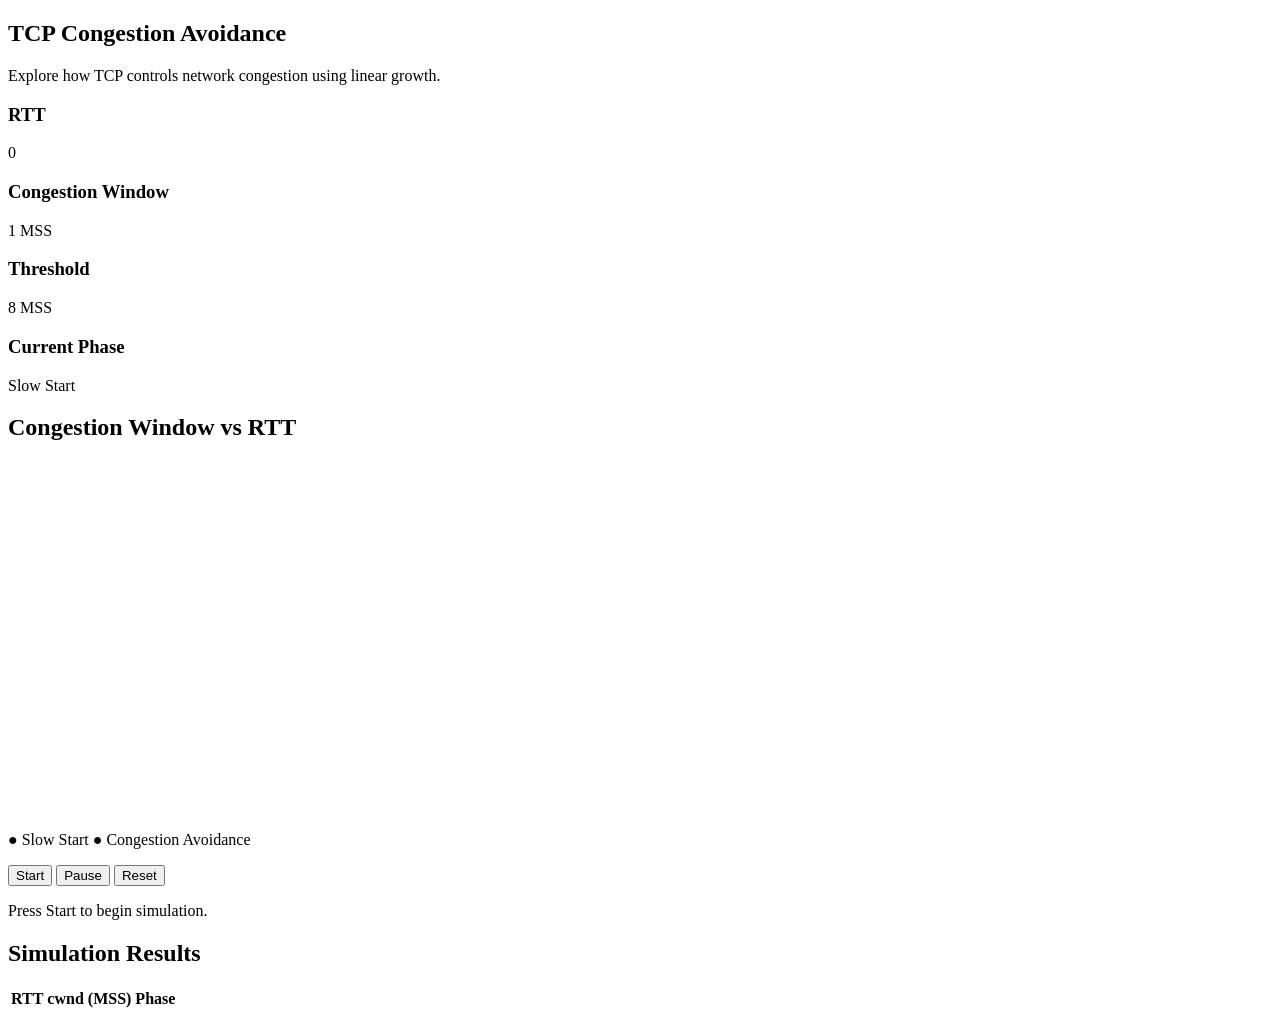
==== congestion-avoidance.html @ 030cb124 "Create congestion-avoidance.html" ====
<!DOCTYPE html>
<html lang="en">
<head>
    <meta charset="UTF-8">
    <meta name="viewport" content="width=device-width, initial-scale=1.0">
    <title>TCP Congestion Avoidance</title>
    <link rel="stylesheet" href="congestion-avoidance.css">
</head>
<body>

<section id="congestion-avoidance">

    <h1>TCP Congestion Avoidance</h1>

    <p>Explore how TCP controls network congestion using linear growth.</p>

    <div class="ca-stats">
        <div class="ca-card">
            <h3>RTT</h3>
            <p id="ca-rtt">0</p>
        </div>

        <div class="ca-card">
            <h3>Congestion Window</h3>
            <p id="ca-cwnd">1 MSS</p>
        </div>

        <div class="ca-card">
            <h3>Threshold</h3>
            <p id="ca-threshold">8 MSS</p>
        </div>

        <div class="ca-card">
            <h3>Current Phase</h3>
            <p id="ca-phase">Slow Start</p>
        </div>
    </div>

    <div class="ca-graph">
        <h2>Congestion Window vs RTT</h2>
        <canvas id="ca-graph" height="350"></canvas>

        <p>
            <span class="blue">● Slow Start</span>
            <span class="green">● Congestion Avoidance</span>
        </p>
    </div>

    <div class="ca-controls">
        <button id="ca-start">Start</button>
        <button id="ca-pause">Pause</button>
        <button id="ca-reset">Reset</button>
    </div>

    <p id="ca-status">Press Start to begin simulation.</p>

    <h2>Simulation Results</h2>

    <table>
        <thead>
            <tr>
                <th>RTT</th>
                <th>cwnd (MSS)</th>
                <th>Phase</th>
            </tr>
        </thead>
        <tbody id="ca-table-body"></tbody>
    </table>

</section>

<script src="congestion-avoidance.js"></script>
</body>
</html>
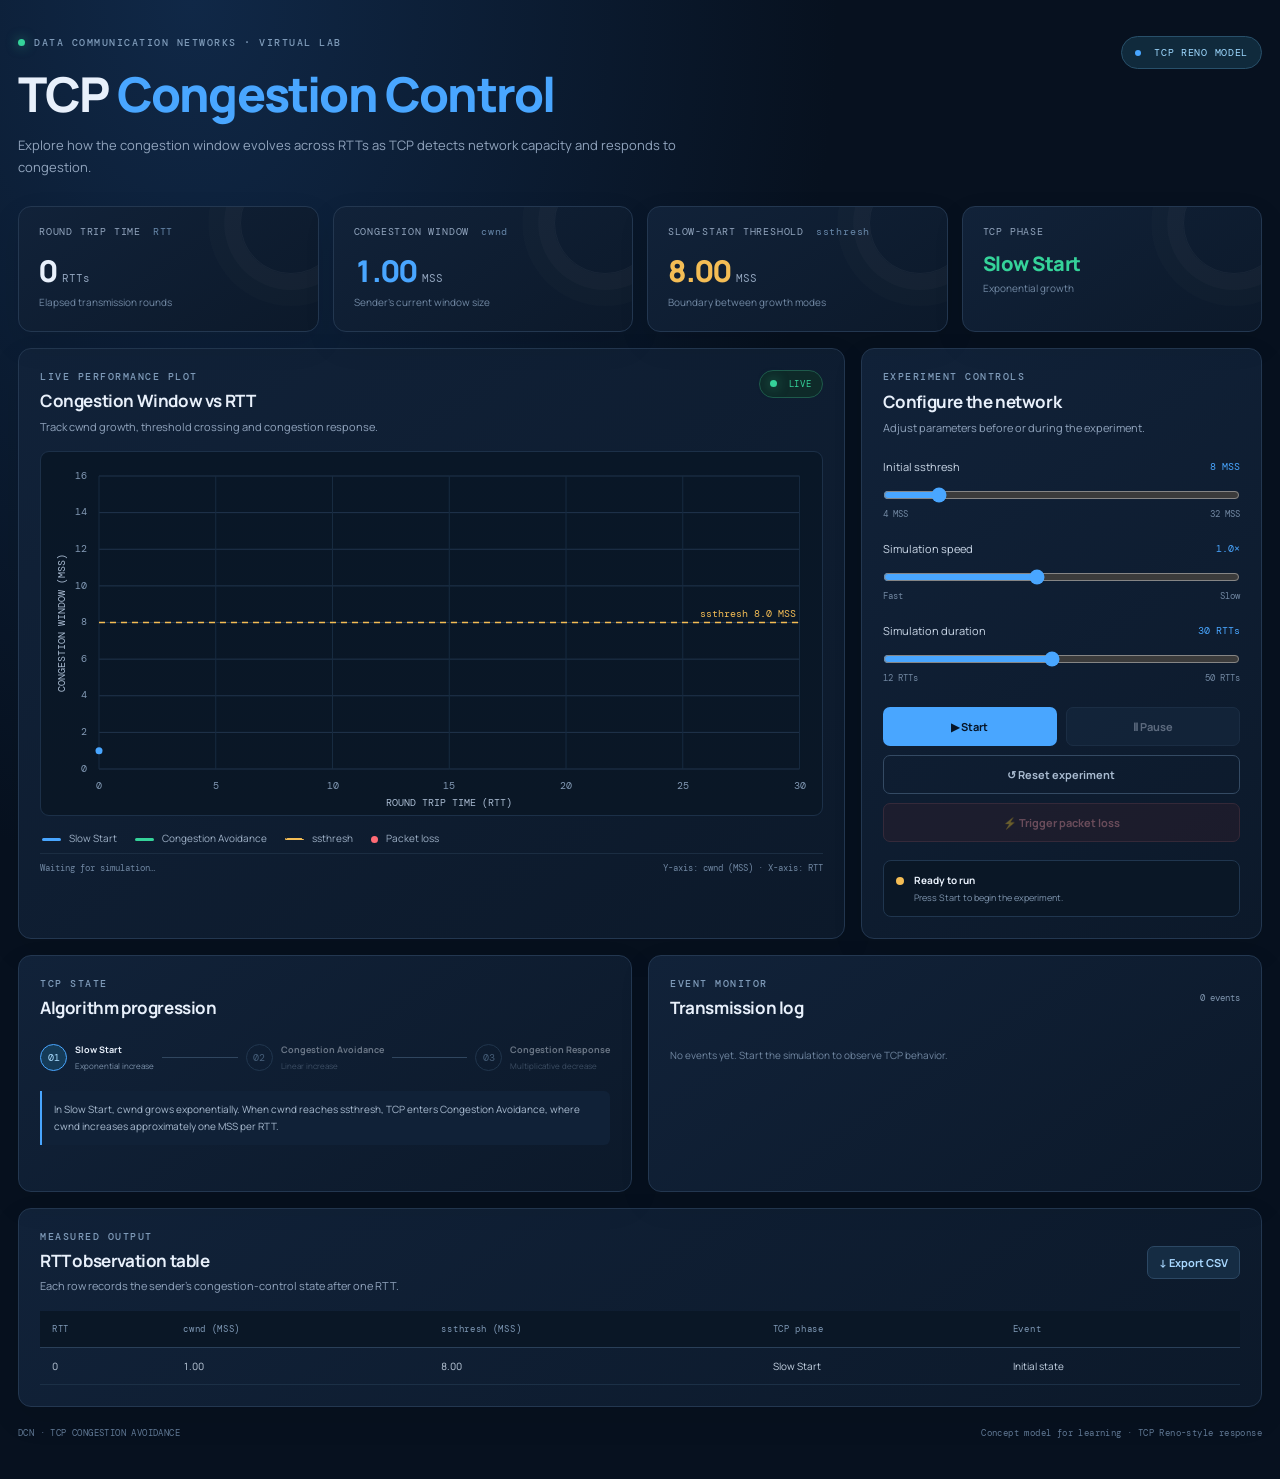
==== commit 77d7f4a6: "Update congestion-avoidance.html" ====
--- a/congestion-avoidance.html
+++ b/congestion-avoidance.html
@@ -1,74 +1,274 @@
+
 <!DOCTYPE html>
 <html lang="en">
 <head>
-    <meta charset="UTF-8">
-    <meta name="viewport" content="width=device-width, initial-scale=1.0">
-    <title>TCP Congestion Avoidance</title>
-    <link rel="stylesheet" href="congestion-avoidance.css">
+  <meta charset="UTF-8">
+  <meta name="viewport" content="width=device-width, initial-scale=1.0">
+  <title>TCP Congestion Avoidance | Virtual Lab</title>
+  <link rel="stylesheet" href="congestion-avoidance.css">
 </head>
+
 <body>
-
-<section id="congestion-avoidance">
-
-    <h1>TCP Congestion Avoidance</h1>
-
-    <p>Explore how TCP controls network congestion using linear growth.</p>
-
-    <div class="ca-stats">
-        <div class="ca-card">
-            <h3>RTT</h3>
-            <p id="ca-rtt">0</p>
-        </div>
-
-        <div class="ca-card">
-            <h3>Congestion Window</h3>
-            <p id="ca-cwnd">1 MSS</p>
-        </div>
-
-        <div class="ca-card">
-            <h3>Threshold</h3>
-            <p id="ca-threshold">8 MSS</p>
-        </div>
-
-        <div class="ca-card">
-            <h3>Current Phase</h3>
-            <p id="ca-phase">Slow Start</p>
-        </div>
-    </div>
-
-    <div class="ca-graph">
-        <h2>Congestion Window vs RTT</h2>
-        <canvas id="ca-graph" height="350"></canvas>
-
-        <p>
-            <span class="blue">● Slow Start</span>
-            <span class="green">● Congestion Avoidance</span>
+  <main class="lab-shell" id="congestion-avoidance">
+
+    <header class="hero">
+      <div>
+        <div class="eyebrow">
+          <span class="pulse-dot"></span>
+          DATA COMMUNICATION NETWORKS · VIRTUAL LAB
+        </div>
+        <h1>TCP <span>Congestion Control</span></h1>
+        <p class="hero-copy">
+          Explore how the congestion window evolves across RTTs as TCP
+          detects network capacity and responds to congestion.
         </p>
-    </div>
-
-    <div class="ca-controls">
-        <button id="ca-start">Start</button>
-        <button id="ca-pause">Pause</button>
-        <button id="ca-reset">Reset</button>
-    </div>
-
-    <p id="ca-status">Press Start to begin simulation.</p>
-
-    <h2>Simulation Results</h2>
-
-    <table>
-        <thead>
+      </div>
+      <div class="protocol-chip">
+        <span class="chip-dot"></span> TCP RENO MODEL
+      </div>
+    </header>
+
+    <!-- LIVE METRICS -->
+    <section class="metric-grid">
+      <article class="metric-card">
+        <div class="metric-label">ROUND TRIP TIME <span>RTT</span></div>
+        <div class="metric-value" id="ca-rtt">0 <small>RTTs</small></div>
+        <div class="metric-foot">Elapsed transmission rounds</div>
+      </article>
+
+      <article class="metric-card accent-blue">
+        <div class="metric-label">CONGESTION WINDOW <span>cwnd</span></div>
+        <div class="metric-value" id="ca-cwnd">1.00 <small>MSS</small></div>
+        <div class="metric-foot">Sender's current window size</div>
+      </article>
+
+      <article class="metric-card accent-amber">
+        <div class="metric-label">SLOW-START THRESHOLD <span>ssthresh</span></div>
+        <div class="metric-value" id="ca-threshold">8 <small>MSS</small></div>
+        <div class="metric-foot">Boundary between growth modes</div>
+      </article>
+
+      <article class="metric-card accent-green">
+        <div class="metric-label">TCP PHASE</div>
+        <div class="metric-value phase-value" id="ca-phase">Slow Start</div>
+        <div class="metric-foot" id="ca-phase-detail">Exponential growth</div>
+      </article>
+    </section>
+
+    <!-- GRAPH AND CONTROLS -->
+    <section class="workspace">
+
+      <article class="panel graph-panel">
+        <div class="panel-heading">
+          <div>
+            <div class="section-kicker">LIVE PERFORMANCE PLOT</div>
+            <h2>Congestion Window vs RTT</h2>
+            <p>Track cwnd growth, threshold crossing and congestion response.</p>
+          </div>
+          <div class="live-tag">
+            <span class="pulse-dot"></span> LIVE
+          </div>
+        </div>
+
+        <div class="chart-wrap">
+          <canvas id="ca-graph"
+                  aria-label="Live graph of congestion window versus RTT"></canvas>
+          <div class="chart-tooltip" id="ca-tooltip" hidden></div>
+        </div>
+
+        <div class="chart-legend">
+          <span><i class="legend-line slow"></i> Slow Start</span>
+          <span><i class="legend-line avoid"></i> Congestion Avoidance</span>
+          <span><i class="legend-line threshold"></i> ssthresh</span>
+          <span><i class="legend-dot loss"></i> Packet loss</span>
+        </div>
+
+        <div class="chart-footer">
+          <span id="ca-chart-note">Waiting for simulation…</span>
+          <span>Y-axis: cwnd (MSS) · X-axis: RTT</span>
+        </div>
+      </article>
+
+      <!-- CONTROL PANEL -->
+      <aside class="panel control-panel">
+        <div class="section-kicker">EXPERIMENT CONTROLS</div>
+        <h2>Configure the network</h2>
+        <p class="panel-intro">
+          Adjust parameters before or during the experiment.
+        </p>
+
+        <div class="control-group">
+          <div class="control-title">
+            <label for="ca-ssthresh">Initial ssthresh</label>
+            <output id="ca-ssthresh-value">8 MSS</output>
+          </div>
+          <input id="ca-ssthresh" type="range"
+                 min="4" max="32" step="1" value="8">
+          <div class="range-labels">
+            <span>4 MSS</span><span>32 MSS</span>
+          </div>
+        </div>
+
+        <div class="control-group">
+          <div class="control-title">
+            <label for="ca-speed">Simulation speed</label>
+            <output id="ca-speed-value">1.0×</output>
+          </div>
+          <input id="ca-speed" type="range"
+                 min="250" max="2000" step="250" value="1000">
+          <div class="range-labels">
+            <span>Fast</span><span>Slow</span>
+          </div>
+        </div>
+
+        <div class="control-group">
+          <div class="control-title">
+            <label for="ca-max-rtt">Simulation duration</label>
+            <output id="ca-max-rtt-value">30 RTTs</output>
+          </div>
+          <input id="ca-max-rtt" type="range"
+                 min="12" max="50" step="2" value="30">
+          <div class="range-labels">
+            <span>12 RTTs</span><span>50 RTTs</span>
+          </div>
+        </div>
+
+        <div class="button-stack">
+          <div class="primary-actions">
+            <button class="btn btn-primary" id="ca-start">▶ Start</button>
+            <button class="btn btn-secondary" id="ca-pause" disabled>Ⅱ Pause</button>
+          </div>
+
+          <button class="btn btn-reset" id="ca-reset">
+            ↺ Reset experiment
+          </button>
+
+          <button class="btn btn-loss" id="ca-loss">
+            ⚡ Trigger packet loss
+          </button>
+        </div>
+
+        <div class="status-box" aria-live="polite">
+          <span class="status-indicator" id="ca-status-dot"></span>
+          <div>
+            <strong id="ca-status">Ready to run</strong>
+            <small id="ca-status-sub">
+              Press Start to begin the experiment.
+            </small>
+          </div>
+        </div>
+      </aside>
+    </section>
+
+    <!-- ALGORITHM AND EVENT MONITOR -->
+    <section class="lower-grid">
+
+      <article class="panel phase-panel">
+        <div class="panel-heading compact">
+          <div>
+            <div class="section-kicker">TCP STATE</div>
+            <h2>Algorithm progression</h2>
+          </div>
+        </div>
+
+        <div class="phase-track">
+          <div class="phase-step active" id="ca-step-slow">
+            <span>01</span>
+            <div>
+              <b>Slow Start</b>
+              <small>Exponential increase</small>
+            </div>
+          </div>
+
+          <div class="phase-connector"></div>
+
+          <div class="phase-step" id="ca-step-avoid">
+            <span>02</span>
+            <div>
+              <b>Congestion Avoidance</b>
+              <small>Linear increase</small>
+            </div>
+          </div>
+
+          <div class="phase-connector"></div>
+
+          <div class="phase-step" id="ca-step-loss">
+            <span>03</span>
+            <div>
+              <b>Congestion Response</b>
+              <small>Multiplicative decrease</small>
+            </div>
+          </div>
+        </div>
+
+        <div class="explanation" id="ca-explanation">
+          In Slow Start, cwnd grows exponentially. When cwnd reaches
+          ssthresh, TCP enters Congestion Avoidance, where cwnd increases
+          approximately one MSS per RTT.
+        </div>
+      </article>
+
+      <article class="panel event-panel">
+        <div class="panel-heading compact">
+          <div>
+            <div class="section-kicker">EVENT MONITOR</div>
+            <h2>Transmission log</h2>
+          </div>
+          <span class="event-count" id="ca-event-count">0 events</span>
+        </div>
+
+        <div class="event-log" id="ca-event-log" aria-live="polite">
+          <div class="empty-log">
+            No events yet. Start the simulation to observe TCP behavior.
+          </div>
+        </div>
+      </article>
+
+    </section>
+
+    <!-- OBSERVATION TABLE -->
+    <section class="panel data-panel">
+      <div class="panel-heading compact">
+        <div>
+          <div class="section-kicker">MEASURED OUTPUT</div>
+          <h2>RTT observation table</h2>
+          <p>
+            Each row records the sender's congestion-control state after one RTT.
+          </p>
+        </div>
+
+        <button class="btn btn-export" id="ca-export">
+          ↓ Export CSV
+        </button>
+      </div>
+
+      <div class="table-scroll">
+        <table>
+          <thead>
             <tr>
-                <th>RTT</th>
-                <th>cwnd (MSS)</th>
-                <th>Phase</th>
+              <th>RTT</th>
+              <th>cwnd (MSS)</th>
+              <th>ssthresh (MSS)</th>
+              <th>TCP phase</th>
+              <th>Event</th>
             </tr>
-        </thead>
-        <tbody id="ca-table-body"></tbody>
-    </table>
-
-</section>
-
-<script src="congestion-avoidance.js"></script>
+          </thead>
+          <tbody id="ca-table-body">
+            <tr class="empty-row">
+              <td colspan="5">No observations recorded yet.</td>
+            </tr>
+          </tbody>
+        </table>
+      </div>
+    </section>
+
+    <footer class="lab-footer">
+      <span>DCN · TCP CONGESTION AVOIDANCE</span>
+      <span>Concept model for learning · TCP Reno-style response</span>
+    </footer>
+
+  </main>
+
+  <script src="congestion-avoidance.js"></script>
 </body>
 </html>
--- a/congestion-avoidance.css
+++ b/congestion-avoidance.css
@@ -0,0 +1,71 @@
+@import url('https://fonts.googleapis.com/css2?family=DM+Mono:wght@400;500&family=Manrope:wght@400;500;600;700;800&display=swap');
+
+:root{--bg:#07111f;--panel:#0e1b2d;--panel2:#12233a;--line:#233750;--text:#e8f0fb;--muted:#91a4bd;--blue:#49a6ff;--green:#35d39a;--amber:#f4bd55;--red:#ff6b75;--mono:'DM Mono',monospace;--sans:'Manrope',Arial,sans-serif}
+*{box-sizing:border-box}
+body{margin:0;padding:28px 18px 40px;background:radial-gradient(ellipse at 15% 0%,#102847 0%,transparent 42%),var(--bg);color:var(--text);font-family:var(--sans);min-height:100vh}
+button,input{font:inherit}
+.lab-shell{max-width:1440px;margin:0 auto}
+.hero{display:flex;justify-content:space-between;align-items:flex-start;gap:24px;margin:8px 0 28px}
+.eyebrow,.section-kicker{font:500 10px var(--mono);letter-spacing:1.5px;color:#7f9bb9}
+.eyebrow{display:flex;align-items:center;gap:9px}
+.pulse-dot{display:inline-block;width:7px;height:7px;border-radius:50%;background:var(--green);box-shadow:0 0 12px #35d39a99}
+h1{font-size:clamp(30px,4vw,48px);letter-spacing:-1.8px;margin:12px 0 8px;font-weight:800}
+h1 span{color:var(--blue)}
+.hero-copy{max-width:680px;color:var(--muted);line-height:1.7;margin:0;font-size:13px}
+.protocol-chip,.live-tag{border:1px solid #28506a;background:#102a3c;color:#9ed9ff;border-radius:999px;padding:9px 13px;font:10px var(--mono);letter-spacing:.7px;white-space:nowrap}
+.chip-dot{display:inline-block;width:6px;height:6px;border-radius:50%;background:var(--blue);margin-right:7px}
+.metric-grid{display:grid;grid-template-columns:repeat(4,minmax(0,1fr));gap:14px;margin-bottom:16px}
+.metric-card,.panel{background:linear-gradient(145deg,#112239,#0c192a);border:1px solid var(--line);border-radius:13px;box-shadow:0 12px 32px #00000016}
+.metric-card{padding:18px 20px;min-height:126px;position:relative;overflow:hidden}
+.metric-card:after{content:"";position:absolute;right:-24px;top:-35px;width:100px;height:100px;border:1px solid #ffffff0b;border-radius:50%;box-shadow:0 0 0 16px #ffffff05,0 0 0 32px #ffffff03}
+.metric-label{font:10px var(--mono);letter-spacing:.8px;color:var(--muted)}
+.metric-label span{color:#6686a8;margin-left:5px}
+.metric-value{font-size:30px;font-weight:800;letter-spacing:-1px;margin:12px 0 4px;font-variant-numeric:tabular-nums}
+.metric-value small{font:11px var(--mono);color:var(--muted);letter-spacing:0}
+.metric-foot{font-size:10px;color:#7289a4}
+.accent-blue .metric-value{color:var(--blue)}.accent-amber .metric-value{color:var(--amber)}.accent-green .metric-value{color:var(--green)}
+.phase-value{font-size:20px;letter-spacing:-.5px}
+.workspace{display:grid;grid-template-columns:minmax(0,1.75fr) minmax(290px,.85fr);gap:16px}
+.panel{padding:21px}
+.panel-heading{display:flex;justify-content:space-between;align-items:flex-start;gap:16px;margin-bottom:15px}
+.panel-heading h2,.control-panel h2{font-size:17px;letter-spacing:-.4px;margin:6px 0}
+.panel-heading p,.panel-intro{font-size:11px;color:var(--muted);margin:5px 0 0;line-height:1.6}
+.live-tag{font-size:9px;padding:7px 10px;color:var(--green);border-color:#1e5a4b;background:#0e2a29}
+.live-tag .pulse-dot{margin-right:6px}
+.chart-wrap{height:365px;position:relative;background:linear-gradient(180deg,#091727,#0a1726);border:1px solid #1c3048;border-radius:9px;overflow:hidden}
+#ca-graph{display:block;width:100%;height:100%;touch-action:pan-y}
+.chart-legend{display:flex;gap:18px;flex-wrap:wrap;padding:15px 2px 8px;color:#9eb0c6;font-size:10px}
+.legend-line{display:inline-block;width:19px;height:3px;border-radius:3px;vertical-align:middle;margin-right:6px}.legend-line.slow{background:var(--blue)}.legend-line.avoid{background:var(--green)}.legend-line.threshold{height:0;border-top:2px dashed var(--amber)}
+.legend-dot{display:inline-block;width:7px;height:7px;border-radius:50%;background:var(--red);margin-right:6px;vertical-align:middle}
+.chart-footer{display:flex;justify-content:space-between;gap:10px;color:#6f86a1;font:9px var(--mono);padding-top:8px;border-top:1px solid #1b2d42}
+.chart-tooltip{position:absolute;z-index:2;pointer-events:none;padding:8px 10px;border:1px solid #35516d;background:#10243a;border-radius:7px;color:#eaf4ff;font:10px var(--mono);box-shadow:0 8px 24px #0008}
+.control-panel h2{margin-top:7px}.panel-intro{margin-bottom:22px}
+.control-group{margin:18px 0 21px}
+.control-title{display:flex;justify-content:space-between;align-items:center;gap:10px;font-size:11px;color:#cbd8e8}
+.control-title output{font:10px var(--mono);color:var(--blue)}
+input[type=range]{width:100%;margin:13px 0 4px;accent-color:var(--blue);cursor:pointer}
+.range-labels{display:flex;justify-content:space-between;color:#7187a1;font:9px var(--mono)}
+.button-stack{display:grid;gap:9px;margin-top:23px}
+.primary-actions{display:grid;grid-template-columns:1fr 1fr;gap:9px}
+.btn{border:1px solid transparent;border-radius:7px;padding:11px 13px;cursor:pointer;font-size:11px;font-weight:700;transition:transform .15s,background .15s,border-color .15s}
+.btn:hover:not(:disabled){transform:translateY(-1px)}.btn:disabled{opacity:.38;cursor:not-allowed}
+.btn-primary{background:var(--blue);color:#061426}.btn-primary:hover:not(:disabled){background:#78bdff}
+.btn-secondary{background:#1b3049;border-color:#304a66;color:#dceaff}.btn-reset{background:transparent;border-color:#344a63;color:#a9bbd0}.btn-loss{background:#351f2b;border-color:#74404b;color:#ff9ba2}.btn-loss:hover:not(:disabled){background:#4b2634}
+.status-box{display:flex;gap:10px;align-items:flex-start;padding:12px;margin-top:18px;background:#0a1726;border:1px solid #20364f;border-radius:8px}
+.status-indicator{width:8px;height:8px;border-radius:50%;background:var(--amber);margin-top:4px;flex:none}.status-indicator.running{background:var(--green);box-shadow:0 0 10px #35d39a88}.status-indicator.error{background:var(--red)}
+.status-box strong{display:block;font-size:10px}.status-box small{display:block;color:#7f95ae;font-size:9px;margin-top:4px;line-height:1.5}
+.lower-grid{display:grid;grid-template-columns:1fr 1fr;gap:16px;margin-top:16px}
+.compact{align-items:center;margin-bottom:16px}.compact h2{margin-bottom:0}.compact p{margin-top:5px}
+.phase-track{display:flex;align-items:center;gap:8px;margin:24px 0 20px}
+.phase-step{display:flex;align-items:center;gap:8px;opacity:.42;min-width:0}.phase-step.active{opacity:1}.phase-step>span{display:grid;place-items:center;width:27px;height:27px;flex:none;border:1px solid #3a5875;border-radius:50%;font:10px var(--mono);color:#91b6db}.phase-step.active>span{background:#153b58;border-color:var(--blue);color:#a9dcff}
+.phase-step b{display:block;font-size:9px;white-space:nowrap}.phase-step small{display:block;color:#7e93ac;font-size:8px;margin-top:4px;white-space:nowrap}
+.phase-connector{height:1px;flex:1;min-width:8px;background:#30465f}
+.explanation{border-left:2px solid var(--blue);padding:10px 12px;background:#102137;color:#a9bbd0;font-size:10px;line-height:1.7;border-radius:0 6px 6px 0}
+.event-count{font:9px var(--mono);color:#8197b0}.event-log{height:135px;overflow:auto;display:flex;flex-direction:column;gap:8px}
+.empty-log{color:#7187a1;font-size:10px;line-height:1.6;padding:12px 0}
+.log-entry{display:grid;grid-template-columns:48px 1fr;gap:9px;font-size:9px;line-height:1.5;color:#a9bad0}.log-time{font:9px var(--mono);color:#6f8baa}.log-entry strong{color:#dceaff}.log-entry.loss strong{color:var(--red)}.log-entry.phase strong{color:var(--green)}
+.data-panel{margin-top:16px}.btn-export{background:#152c43;border-color:#2c4864;color:#a9d8ff;padding:8px 11px}
+.table-scroll{overflow-x:auto}table{width:100%;border-collapse:collapse;min-width:570px;text-align:left}th{font:9px var(--mono);letter-spacing:.7px;color:#7f99b6;background:#0a1726;padding:12px;border-bottom:1px solid #2a4059}td{font-size:10px;color:#c5d3e3;padding:11px 12px;border-bottom:1px solid #1c3046;font-variant-numeric:tabular-nums}tbody tr:hover{background:#14283e}.empty-row td{text-align:center;color:#7086a0;padding:22px}
+.lab-footer{display:flex;justify-content:space-between;gap:12px;margin-top:20px;color:#607894;font:9px var(--mono);letter-spacing:.4px}
+@media(max-width:950px){.workspace{grid-template-columns:1fr}.control-panel{display:grid;grid-template-columns:1fr 1fr;column-gap:25px}.control-panel>.section-kicker,.control-panel>h2,.control-panel>.panel-intro,.button-stack,.status-box{grid-column:1/-1}.control-group{margin:10px 0}.button-stack{margin-top:12px}}
+@media(max-width:680px){body{padding:16px 10px 28px}.hero{display:block}.protocol-chip{display:inline-block;margin-top:17px}.metric-grid{grid-template-columns:repeat(2,minmax(0,1fr));gap:9px}.metric-card{padding:14px;min-height:112px}.metric-value{font-size:25px}.phase-value{font-size:17px}.panel{padding:15px}.chart-wrap{height:290px}.lower-grid{grid-template-columns:1fr}.control-panel{display:block}.control-group{margin:17px 0}.phase-track{gap:5px}.phase-step{gap:5px}.phase-step b{font-size:8px}.phase-step small{font-size:7px}.phase-step>span{width:23px;height:23px}.chart-footer,.lab-footer{font-size:8px;flex-wrap:wrap}.chart-legend{gap:10px;font-size:9px}}
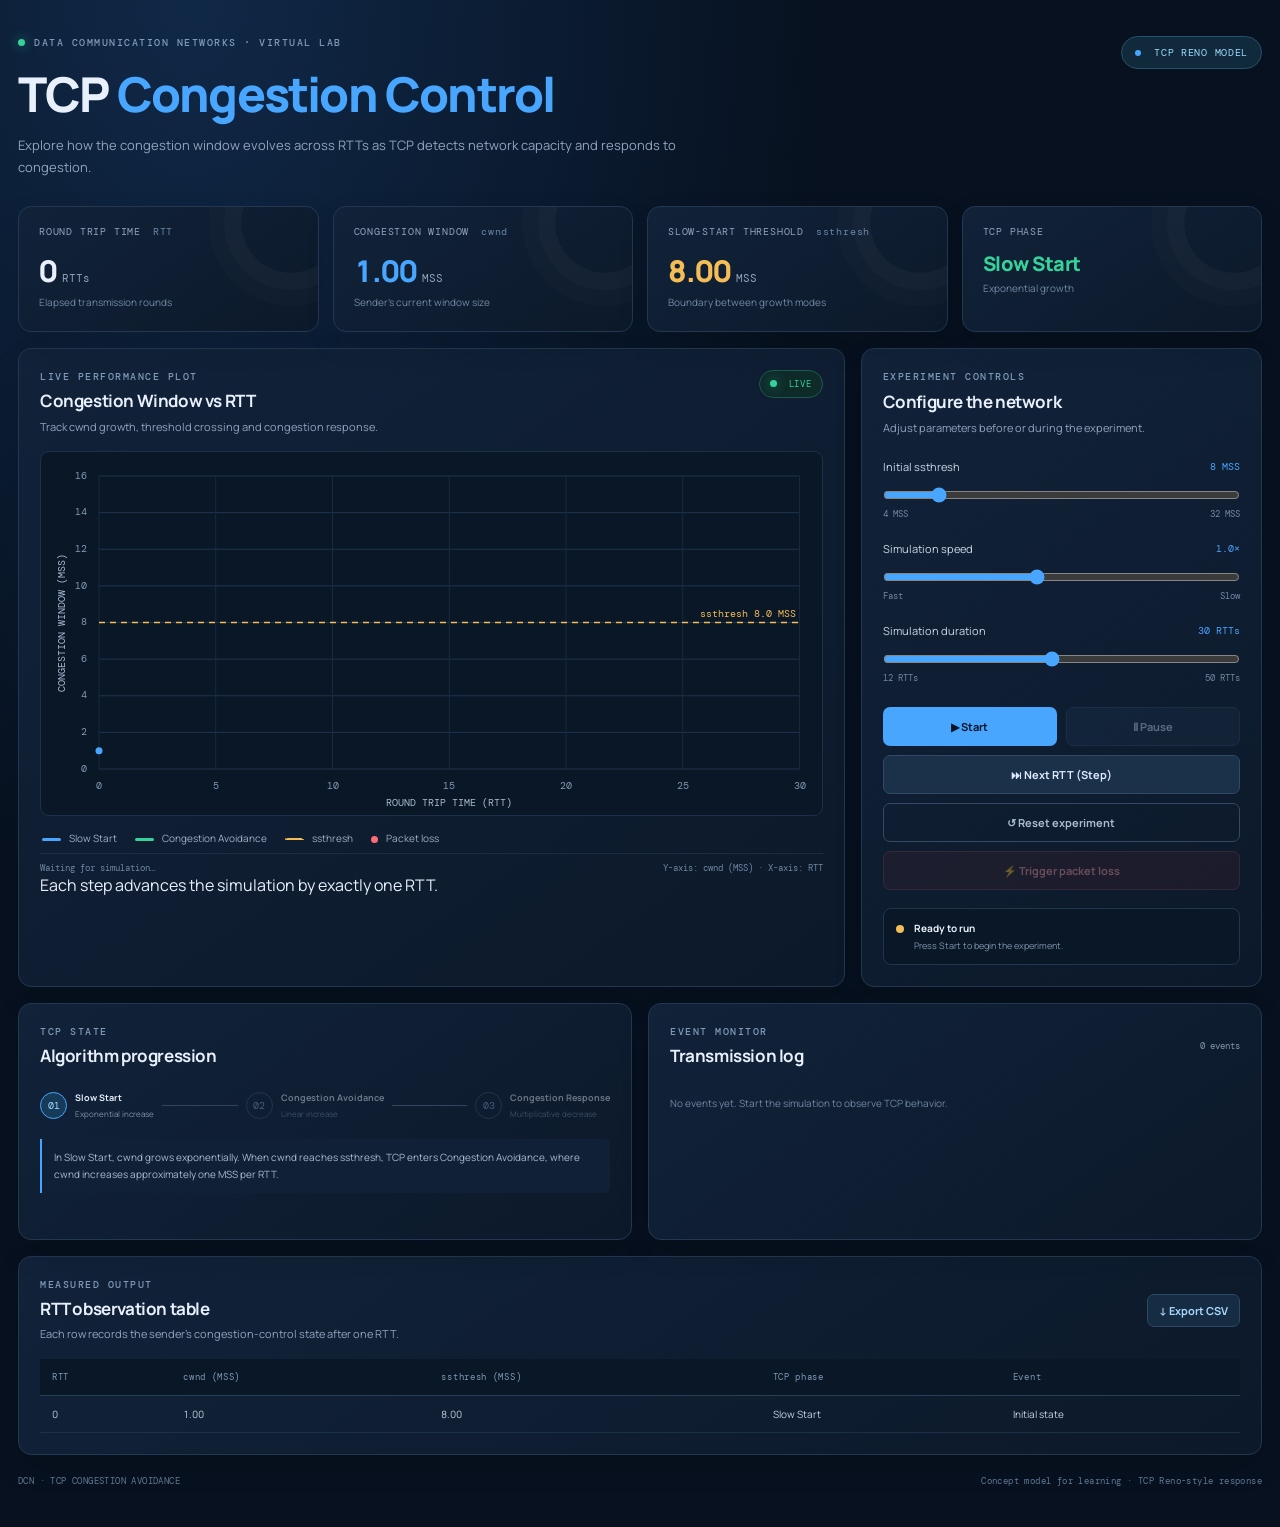
==== commit e3ee6bf3: "Update congestion-avoidance.html" ====
--- a/congestion-avoidance.html
+++ b/congestion-avoidance.html
@@ -87,6 +87,7 @@
           <span id="ca-chart-note">Waiting for simulation…</span>
           <span>Y-axis: cwnd (MSS) · X-axis: RTT</span>
         </div>
+        <div class="step-feedback" id="ca-step-feedback" aria-live="polite">Each step advances the simulation by exactly one RTT.</div>
       </article>
 
       <!-- CONTROL PANEL -->
@@ -138,6 +139,8 @@
             <button class="btn btn-primary" id="ca-start">▶ Start</button>
             <button class="btn btn-secondary" id="ca-pause" disabled>Ⅱ Pause</button>
           </div>
+
+          <button class="btn btn-secondary" id="ca-step" type="button">⏭ Next RTT (Step)</button>
 
           <button class="btn btn-reset" id="ca-reset">
             ↺ Reset experiment
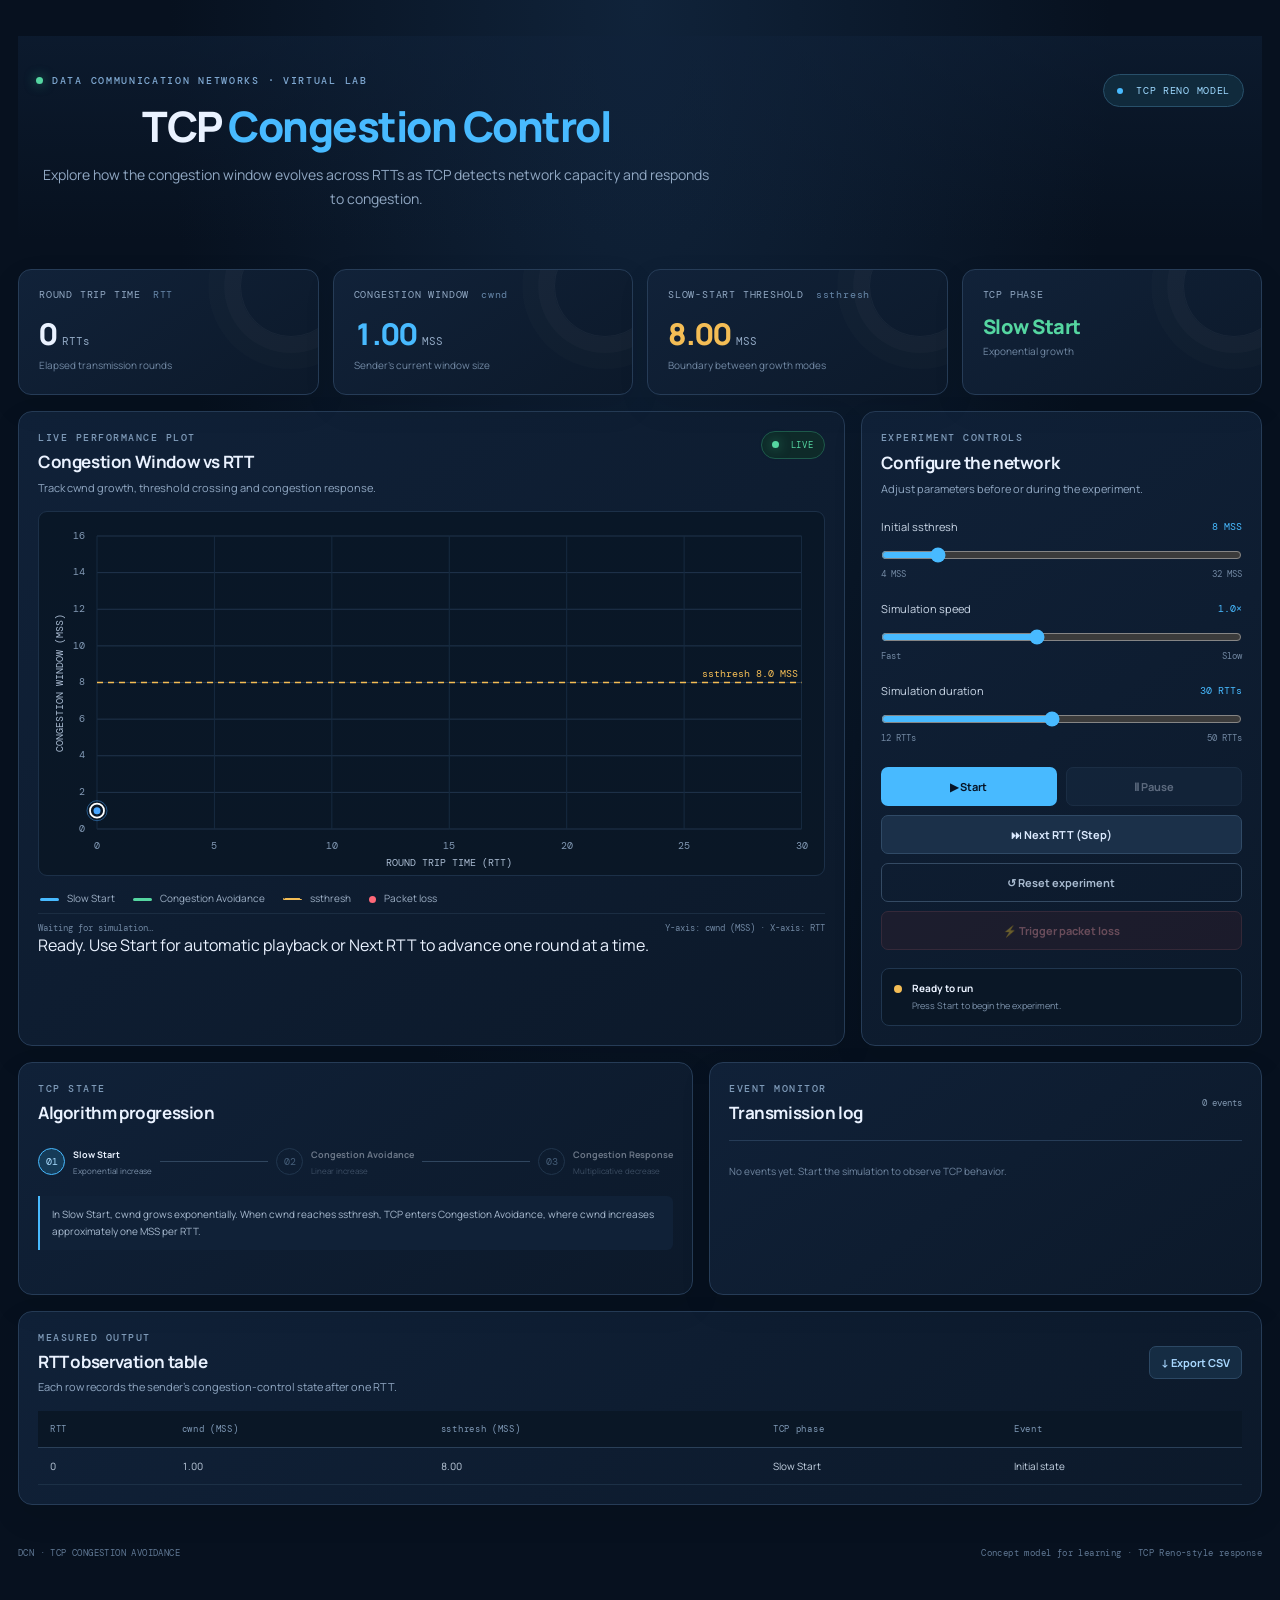
==== commit b28e78f3: "Update congestion-avoidance.html" ====
--- a/congestion-avoidance.html
+++ b/congestion-avoidance.html
@@ -1,4 +1,3 @@
-
 <!DOCTYPE html>
 <html lang="en">
 <head>
@@ -6,6 +5,7 @@
   <meta name="viewport" content="width=device-width, initial-scale=1.0">
   <title>TCP Congestion Avoidance | Virtual Lab</title>
   <link rel="stylesheet" href="congestion-avoidance.css">
+  <link rel="stylesheet" href="tcp-animation.css">
 </head>
 
 <body>
@@ -273,5 +273,6 @@
   </main>
 
   <script src="congestion-avoidance.js"></script>
+  <script src="tcp-animation.js"></script>
 </body>
 </html>
--- a/tcp-animation.css
+++ b/tcp-animation.css
@@ -0,0 +1,551 @@
+
+@import url('https://fonts.googleapis.com/css2?family=DM+Mono:wght@400;500&family=Manrope:wght@400;500;600;700;800&display=swap');
+
+:root {
+  --bg: #07111f;
+  --panel: #0e1b2d;
+  --panel2: #12243a;
+  --line: #263c57;
+  --text: #eaf2ff;
+  --muted: #91a8c3;
+  --blue: #48baff;
+  --green: #55d6a1;
+  --orange: #ffbd59;
+  --red: #ff6878;
+}
+
+* {
+  box-sizing: border-box;
+}
+
+body {
+  margin: 0;
+  background: radial-gradient(ellipse at top, #10233a 0%, var(--bg) 52%);
+  color: var(--text);
+  font-family: Manrope, Arial, sans-serif;
+  min-height: 100vh;
+}
+
+.hero {
+  text-align: center;
+  padding: 38px 18px 30px;
+  background: linear-gradient(180deg, #10223a88, transparent);
+}
+
+.eyebrow {
+  font: 500 10px 'DM Mono', monospace;
+  letter-spacing: 1.7px;
+  color: #7fa8d1;
+}
+
+.hero h1 {
+  font-size: clamp(27px, 4vw, 42px);
+  margin: 10px 0 8px;
+  letter-spacing: -1.5px;
+}
+
+.hero p {
+  color: var(--muted);
+  margin: 0;
+  font-size: 14px;
+}
+
+.topic-tabs {
+  display: flex;
+  gap: 8px;
+  overflow-x: auto;
+  padding: 14px max(18px, calc((100% - 1160px) / 2));
+  background: #081625;
+  border-block: 1px solid #1e334b;
+  scrollbar-width: thin;
+}
+
+.tab {
+  white-space: nowrap;
+  border: 1px solid var(--line);
+  background: #102239;
+  color: #b8c9dc;
+  border-radius: 9px;
+  padding: 11px 14px;
+  font: 700 12px Manrope;
+  cursor: pointer;
+  transition: .2s;
+}
+
+.tab:hover,
+.tab.active {
+  background: #164a75;
+  border-color: #3999d8;
+  color: white;
+  box-shadow: 0 0 18px #168bd533;
+}
+
+.layout {
+  max-width: 1160px;
+  width: calc(100% - 36px);
+  margin: 28px auto;
+}
+
+.intro {
+  display: flex;
+  align-items: center;
+  justify-content: space-between;
+  gap: 16px;
+  margin-bottom: 18px;
+}
+
+.intro h2 {
+  font-size: 25px;
+  margin: 5px 0;
+}
+
+.intro p {
+  margin: 0;
+  color: var(--muted);
+  font-size: 13px;
+  line-height: 1.6;
+}
+
+.phase-pill {
+  border: 1px solid #326b63;
+  background: #10372f;
+  color: var(--green);
+  border-radius: 30px;
+  padding: 8px 13px;
+  font: 500 10px 'DM Mono';
+  white-space: nowrap;
+}
+
+.metrics {
+  display: grid;
+  grid-template-columns: repeat(4, 1fr);
+  gap: 12px;
+  margin-bottom: 16px;
+}
+
+.metric,
+.panel {
+  background: linear-gradient(145deg, #102138, #0c192a);
+  border: 1px solid var(--line);
+  border-radius: 14px;
+}
+
+.metric {
+  padding: 15px;
+}
+
+.metric span {
+  display: block;
+  color: var(--muted);
+  font: 10px 'DM Mono';
+  letter-spacing: .8px;
+}
+
+.metric strong {
+  display: block;
+  font: 700 25px 'DM Mono';
+  margin: 9px 0 4px;
+}
+
+.metric strong i {
+  font: 11px Manrope;
+  color: var(--muted);
+}
+
+.metric small {
+  font-size: 10px;
+  color: #718aa7;
+}
+
+.panel {
+  padding: 19px;
+}
+
+.panel-head {
+  display: flex;
+  align-items: center;
+  justify-content: space-between;
+  gap: 10px;
+}
+
+.panel-head h3,
+.explanation-panel h3 {
+  font-size: 15px;
+  margin: 5px 0;
+}
+
+.legend {
+  font-size: 10px;
+  color: var(--muted);
+  display: flex;
+  align-items: center;
+  gap: 6px;
+}
+
+.dot {
+  width: 7px;
+  height: 7px;
+  border-radius: 50%;
+  display: inline-block;
+  margin-left: 8px;
+}
+
+.data-dot {
+  background: var(--blue);
+}
+
+.ack-dot {
+  background: var(--green);
+}
+
+.lost-dot {
+  background: var(--red);
+}
+
+.network {
+  display: grid;
+  grid-template-columns: 105px 1fr 105px;
+  gap: 14px;
+  align-items: center;
+  min-height: 205px;
+  margin: 12px 0 4px;
+}
+
+.endpoint {
+  display: flex;
+  align-items: center;
+  flex-direction: column;
+  gap: 5px;
+  z-index: 1;
+}
+
+.device {
+  width: 62px;
+  height: 62px;
+  border: 1px solid #3c78a8;
+  background: linear-gradient(145deg, #193d5d, #10253c);
+  border-radius: 15px;
+  display: grid;
+  place-items: center;
+  font-size: 30px;
+  color: #8dd6ff;
+  box-shadow: 0 8px 25px #0004;
+}
+
+.endpoint strong {
+  font-size: 12px;
+}
+
+.endpoint small {
+  font-size: 10px;
+  color: var(--muted);
+}
+
+.channel {
+  position: relative;
+  min-width: 0;
+}
+
+.lane-label {
+  font: 9px 'DM Mono';
+  color: #7293b4;
+  margin: 0 0 5px;
+}
+
+.lane {
+  height: 43px;
+  border-top: 2px solid #36516d;
+  position: relative;
+  overflow: visible;
+}
+
+.ack-label {
+  margin-top: 11px;
+}
+
+.ack-lane {
+  border-top: 2px dashed #315b4e;
+}
+
+.network-note {
+  text-align: center;
+  color: #7890aa;
+  font-size: 10px;
+  margin-top: 8px;
+  min-height: 15px;
+}
+
+.packet {
+  position: absolute;
+  top: -9px;
+  width: 17px;
+  height: 17px;
+  border-radius: 4px;
+  background: var(--blue);
+  box-shadow: 0 0 13px #48baff88;
+  animation: packetMove 1.35s linear forwards;
+  z-index: 3;
+}
+
+.packet.ack {
+  top: -8px;
+  width: 13px;
+  height: 13px;
+  border-radius: 50%;
+  background: var(--green);
+  box-shadow: 0 0 12px #55d6a188;
+  animation: ackMove 1.35s linear forwards;
+}
+
+.packet.lost {
+  background: var(--red);
+  box-shadow: 0 0 14px #ff687888;
+  animation: packetLost 1.2s ease-in forwards;
+}
+
+.packet.retransmit {
+  background: var(--orange);
+  box-shadow: 0 0 14px #ffbd5988;
+}
+
+@keyframes packetMove {
+  from {
+    left: 0;
+    opacity: 0;
+  }
+  8% {
+    opacity: 1;
+  }
+  to {
+    left: calc(100% - 17px);
+    opacity: 1;
+  }
+}
+
+@keyframes ackMove {
+  from {
+    left: calc(100% - 13px);
+    opacity: 0;
+  }
+  8% {
+    opacity: 1;
+  }
+  to {
+    left: 0;
+    opacity: 1;
+  }
+}
+
+@keyframes packetLost {
+  0% {
+    left: 0;
+    opacity: 1;
+  }
+  55% {
+    left: 52%;
+    opacity: 1;
+  }
+  100% {
+    left: 62%;
+    top: 32px;
+    opacity: 0;
+    transform: rotate(80deg);
+  }
+}
+
+.controls {
+  display: flex;
+  align-items: center;
+  justify-content: center;
+  gap: 9px;
+  flex-wrap: wrap;
+  margin: 17px 0 2px;
+}
+
+.controls button,
+.speed-control select {
+  border: 1px solid #35516f;
+  background: #142941;
+  color: #dceaff;
+  padding: 10px 14px;
+  border-radius: 8px;
+  font: 700 11px Manrope;
+  cursor: pointer;
+}
+
+.controls button:hover {
+  background: #1c3b5d;
+}
+
+.controls button.primary {
+  background: #176da5;
+  border-color: #3196d5;
+  color: white;
+}
+
+.speed-control {
+  font-size: 11px;
+  color: var(--muted);
+  display: flex;
+  align-items: center;
+  gap: 7px;
+}
+
+.speed-control select {
+  padding: 9px;
+}
+
+.lower-grid {
+  display: grid;
+  grid-template-columns: 1.1fr .9fr;
+  gap: 16px;
+  margin-top: 16px;
+}
+
+.unit {
+  font: 10px 'DM Mono';
+  color: var(--muted);
+}
+
+#cwnd-chart {
+  width: 100%;
+  height: 220px;
+  display: block;
+  margin-top: 12px;
+}
+
+.graph-caption {
+  display: flex;
+  gap: 18px;
+  color: var(--muted);
+  font-size: 10px;
+}
+
+.line-key {
+  display: inline-block;
+  width: 16px;
+  border-top: 2px solid var(--blue);
+  vertical-align: middle;
+  margin-right: 5px;
+}
+
+.threshold-key {
+  border-color: var(--orange);
+  border-top-style: dashed;
+}
+
+.explanation-panel p {
+  font-size: 12px;
+  color: #b3c4d8;
+  line-height: 1.7;
+  min-height: 58px;
+}
+
+.event-log {
+  border-top: 1px solid var(--line);
+  margin-top: 13px;
+  padding-top: 10px;
+  max-height: 150px;
+  overflow: auto;
+}
+
+.log-entry {
+  font: 10px/1.6 'DM Mono';
+  color: #9eb4cb;
+  padding: 5px 0;
+  border-bottom: 1px solid #1c3046;
+}
+
+.log-entry b {
+  color: var(--green);
+  font-weight: 500;
+}
+
+.log-empty {
+  font-size: 11px;
+  color: #718aa7;
+}
+
+footer {
+  text-align: center;
+  color: #607995;
+  font-size: 10px;
+  padding: 22px 0 8px;
+}
+
+@media(max-width:760px) {
+  .metrics {
+    grid-template-columns: repeat(2, 1fr);
+  }
+
+  .lower-grid {
+    grid-template-columns: 1fr;
+  }
+
+  .network {
+    grid-template-columns: 72px 1fr 72px;
+    gap: 8px;
+  }
+
+  .device {
+    width: 52px;
+    height: 52px;
+  }
+
+  .endpoint strong {
+    font-size: 10px;
+  }
+
+  .endpoint small {
+    font-size: 9px;
+  }
+
+  .panel {
+    padding: 15px;
+  }
+
+  .intro {
+    align-items: flex-start;
+  }
+
+  .phase-pill {
+    font-size: 9px;
+  }
+}
+
+@media(max-width:430px) {
+  .layout {
+    width: calc(100% - 22px);
+  }
+
+  .network {
+    grid-template-columns: 58px 1fr 58px;
+    gap: 6px;
+  }
+
+  .device {
+    width: 45px;
+    height: 45px;
+    font-size: 24px;
+  }
+
+  .legend {
+    font-size: 0;
+  }
+
+  .legend .dot {
+    margin-left: 5px;
+  }
+
+  .metric {
+    padding: 12px;
+  }
+
+  .metric strong {
+    font-size: 21px;
+  }
+
+  .controls button {
+    padding: 9px 11px;
+  }
+}
